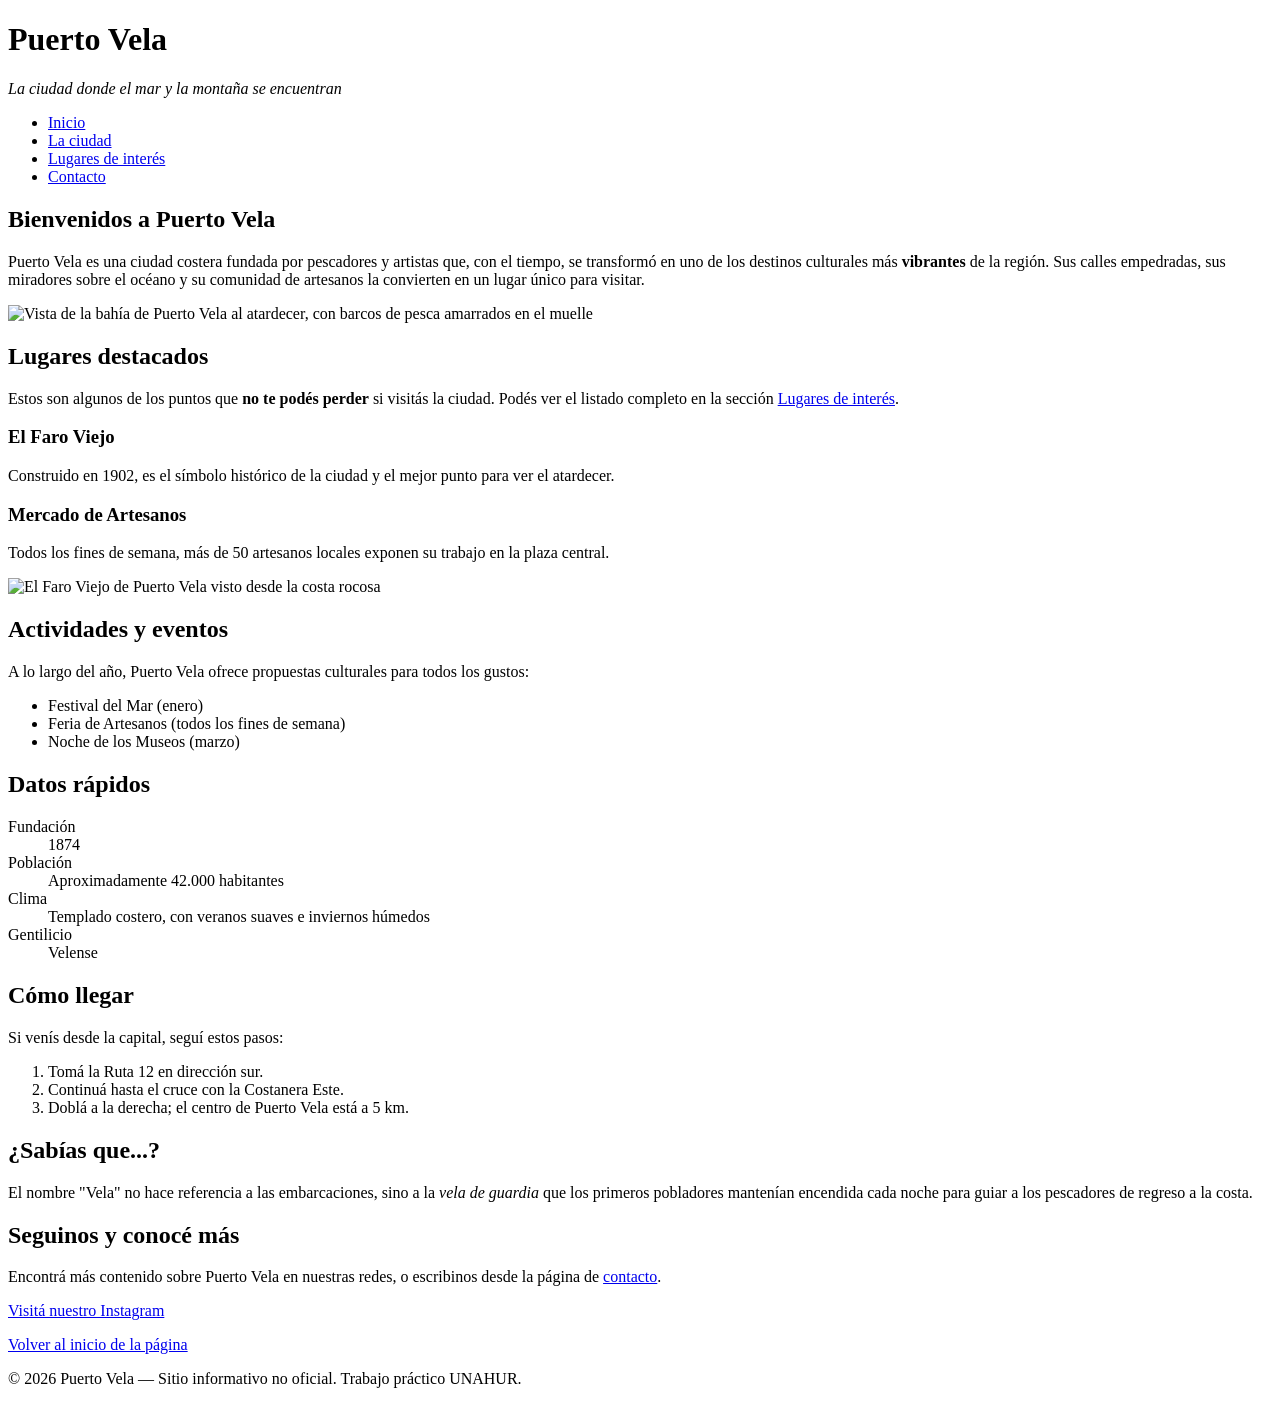
==== index.html @ d345ebc4 "Rename 01 index.html to index.html" ====
<!DOCTYPE html>
<html lang="es">
<head>
    <meta charset="UTF-8">
    <meta name="viewport" content="width=device-width, initial-scale=1.0">
    <title>Puerto Vela — Inicio</title>
</head>
<body>

    <header>
        <h1>Puerto Vela</h1>
        <p><em>La ciudad donde el mar y la montaña se encuentran</em></p>

        <nav>
            <ul>
                <li><a href="index.html">Inicio</a></li>
                <li><a href="ciudad.html">La ciudad</a></li>
                <li><a href="lugares.html">Lugares de interés</a></li>
                <li><a href="contacto.html">Contacto</a></li>
            </ul>
        </nav>
    </header>

    <main>

        <section id="bienvenida">
            <h2>Bienvenidos a Puerto Vela</h2>
            <p>
                Puerto Vela es una ciudad costera fundada por pescadores y artistas
                que, con el tiempo, se transformó en uno de los destinos culturales
                más <strong>vibrantes</strong> de la región. Sus calles empedradas,
                sus miradores sobre el océano y su comunidad de artesanos la
                convierten en un lugar único para visitar.
            </p>

            <img src="https://images.pexels.com/photos/189187/pexels-photo-189187.jpeg?auto=compress&cs=tinysrgb&w=1200"
                 alt="Vista de la bahía de Puerto Vela al atardecer, con barcos de pesca amarrados en el muelle">
        </section>

        <section id="lugares-destacados">
            <h2>Lugares destacados</h2>
            <p>
                Estos son algunos de los puntos que <strong>no te podés perder</strong>
                si visitás la ciudad. Podés ver el listado completo en la sección
                <a href="lugares.html">Lugares de interés</a>.
            </p>

            <article>
                <h3>El Faro Viejo</h3>
                <p>
                    Construido en 1902, es el símbolo histórico de la ciudad y el
                    mejor punto para ver el atardecer.
                </p>
            </article>

            <article>
                <h3>Mercado de Artesanos</h3>
                <p>
                    Todos los fines de semana, más de 50 artesanos locales exponen
                    su trabajo en la plaza central.
                </p>
            </article>

            <img src="https://picsum.photos/seed/puertovela-faro/800/400"
                 alt="El Faro Viejo de Puerto Vela visto desde la costa rocosa">
        </section>

        <section id="agenda">
            <h2>Actividades y eventos</h2>
            <p>A lo largo del año, Puerto Vela ofrece propuestas culturales para todos los gustos:</p>
            <ul>
                <li>Festival del Mar (enero)</li>
                <li>Feria de Artesanos (todos los fines de semana)</li>
                <li>Noche de los Museos (marzo)</li>
            </ul>
        </section>

        <section id="datos-rapidos">
            <h2>Datos rápidos</h2>
            <dl>
                <dt>Fundación</dt>
                <dd>1874</dd>

                <dt>Población</dt>
                <dd>Aproximadamente 42.000 habitantes</dd>

                <dt>Clima</dt>
                <dd>Templado costero, con veranos suaves e inviernos húmedos</dd>

                <dt>Gentilicio</dt>
                <dd>Velense</dd>
            </dl>
        </section>

        <section id="como-llegar">
            <h2>Cómo llegar</h2>
            <p>Si venís desde la capital, seguí estos pasos:</p>
            <ol>
                <li>Tomá la Ruta 12 en dirección sur.</li>
                <li>Continuá hasta el cruce con la Costanera Este.</li>
                <li>Doblá a la derecha; el centro de Puerto Vela está a 5 km.</li>
            </ol>
        </section>

        <aside id="dato-curioso">
            <h2>¿Sabías que...?</h2>
            <p>
                El nombre "Vela" no hace referencia a las embarcaciones, sino a la
                <em>vela de guardia</em> que los primeros pobladores mantenían
                encendida cada noche para guiar a los pescadores de regreso a la costa.
            </p>
        </aside>

        <section id="mas-info">
            <h2>Seguinos y conocé más</h2>
            <p>
                Encontrá más contenido sobre Puerto Vela en nuestras redes, o
                escribinos desde la página de <a href="contacto.html">contacto</a>.
            </p>
            <p>
                <a href="https://www.instagram.com" target="_blank" rel="noopener noreferrer">
                    Visitá nuestro Instagram
                </a>
            </p>
            <p>
                <a href="#bienvenida">Volver al inicio de la página</a>
            </p>
        </section>

    </main>

    <footer>
        <p>&copy; 2026 Puerto Vela — Sitio informativo no oficial. Trabajo práctico UNAHUR.</p>
    </footer>

</body>
</html>
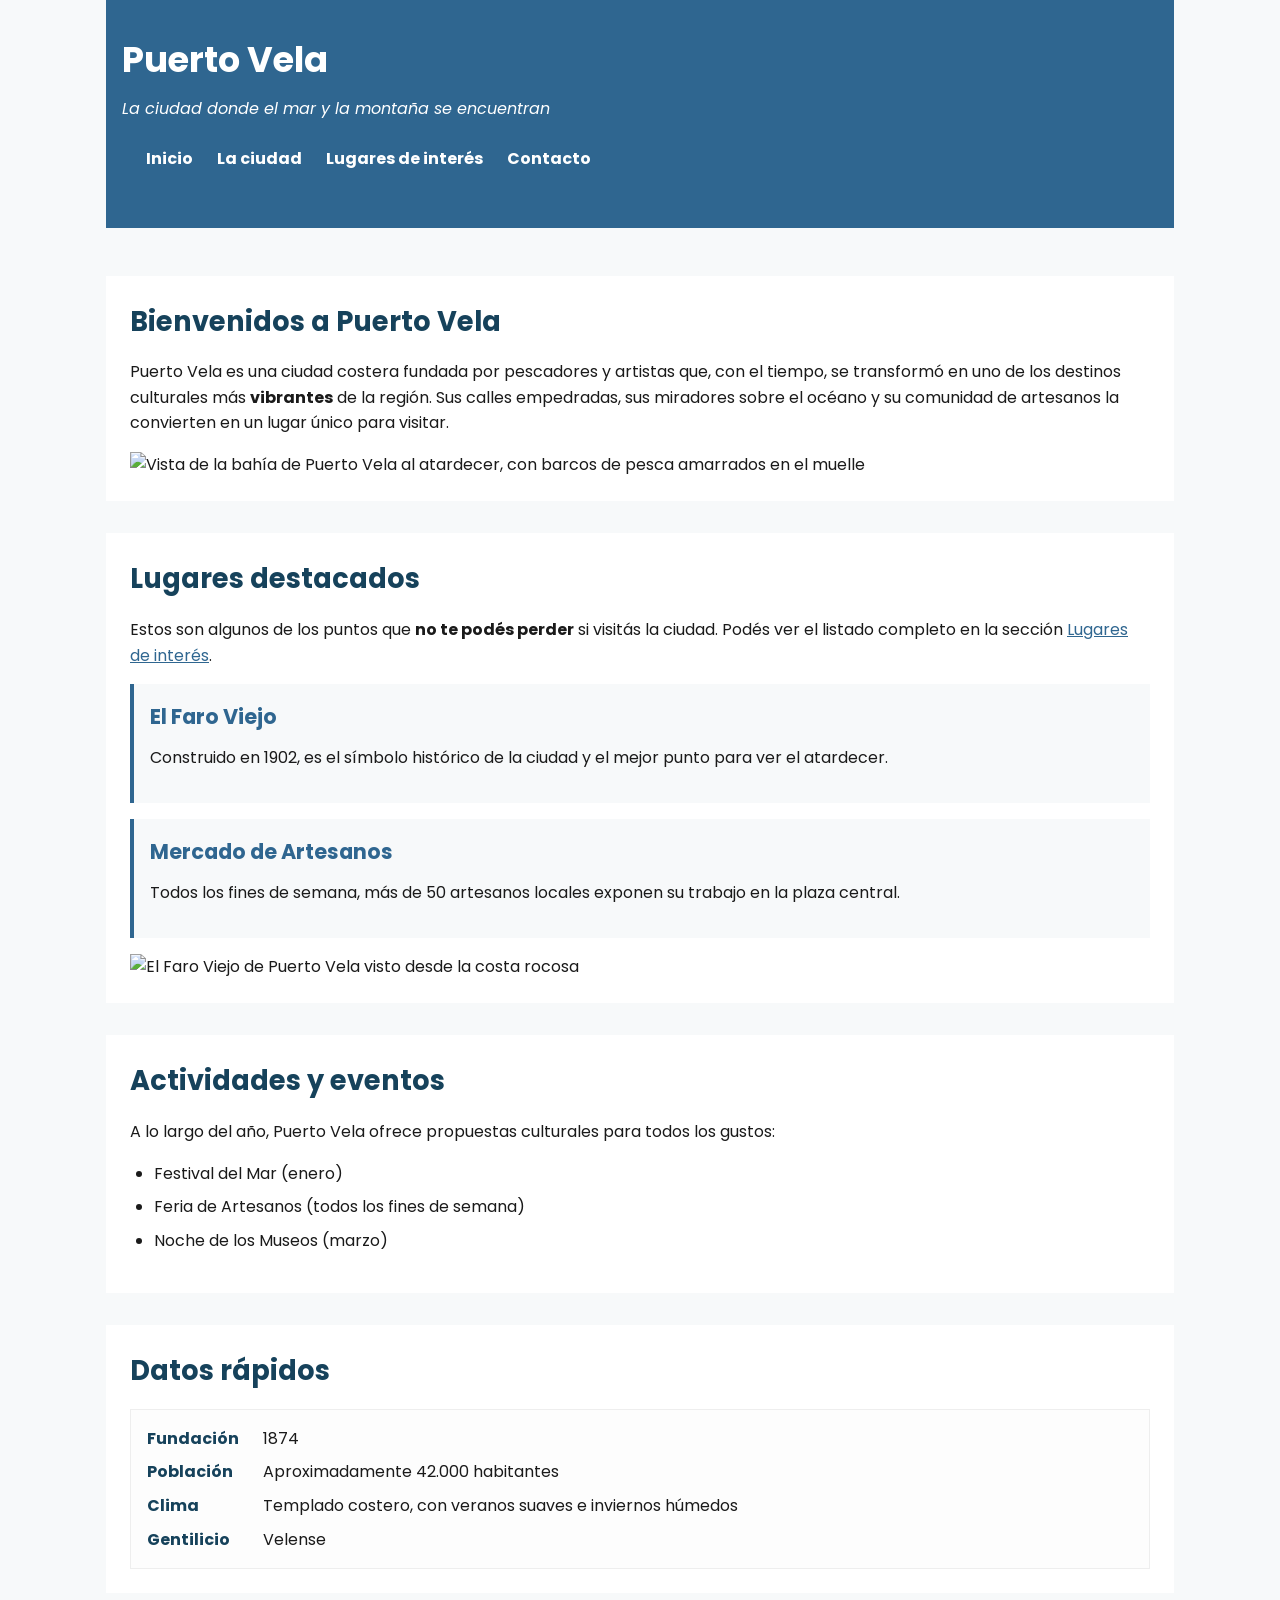
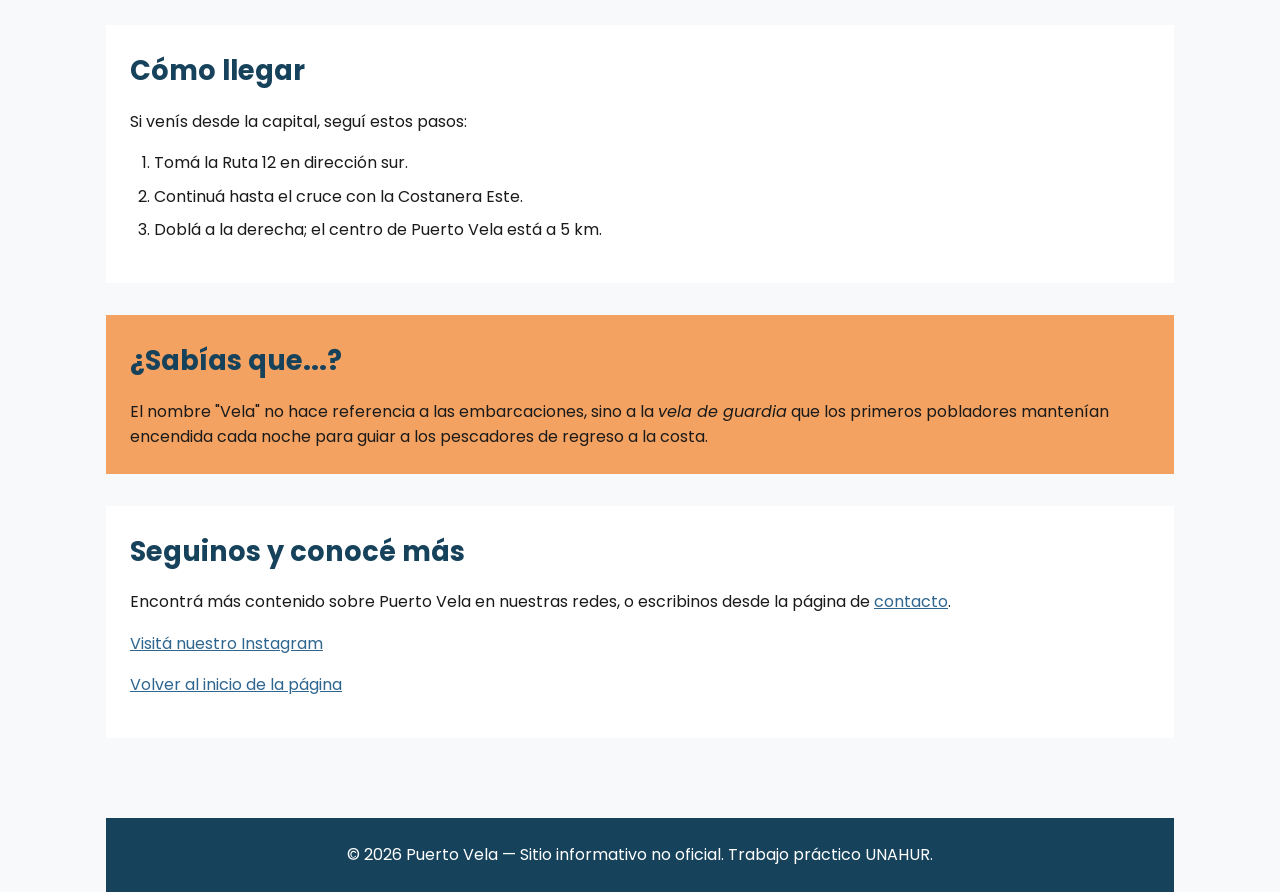
==== commit c24fec8e: "Add Google Fonts and CSS stylesheet links agregue links" ====
--- a/index.html
+++ b/index.html
@@ -4,6 +4,11 @@
     <meta charset="UTF-8">
     <meta name="viewport" content="width=device-width, initial-scale=1.0">
     <title>Puerto Vela — Inicio</title>
+    <link rel="preconnect" href="https://fonts.googleapis.com">
+    <link rel="preconnect" href="https://fonts.gstatic.com" crossorigin>
+    <link href="https://fonts.googleapis.com/css2?family=Poppins:wght@400;600;700;800&display=swap" rel="stylesheet">
+
+    <link rel="stylesheet" href="css/estilos.css">
 </head>
 <body>
 
--- a/css/estilos.css
+++ b/css/estilos.css
@@ -0,0 +1,126 @@
+/* VARIABLES */
+
+    :root {--color-primario: #2F6690;
+        --color-secundario: #16425B;
+        --color-acento: #F4A261;
+        --color-fondo: #F7F9FA;
+        --color-texto: #1A1A1A;
+        --fuente-principal: "Poppins";}
+
+/* RESET */
+   
+    * {box-sizing: border-box;
+        margin: 0;
+        padding: 0;}
+
+/* BODY */
+   
+    body {font-family: var(--fuente-principal), sans-serif;
+        font-size: 16px;
+        line-height: 1.6;
+        
+        background-color: var(--color-fondo);
+        color: var(--color-texto);
+        
+        max-width: 1100px;
+        margin: 0 auto;
+        padding: 0 1rem;}
+
+/* HEADER */
+   
+    header {background-color: var(--color-primario);
+        color: white;
+        padding: 2rem 1rem;
+        margin-bottom: 2rem;}
+    
+    header h1 {margin-bottom: 0.5rem;}
+    header p {margin-bottom: 1.5rem;}
+
+/* NAVEGACIÓN */
+
+    nav ul {list-style: none;
+        display: flex;
+        gap: 1.5rem;}
+    
+    nav a {color: white;
+        text-decoration: none;
+        font-weight: bold;}
+    
+    nav a:hover {color: var(--color-acento);}
+
+/* MAIN */
+   
+   main {padding: 1rem 0;}
+
+/* TÍTULOS */
+
+    h1 {font-size: 2.2rem;}
+    
+    h2 {font-size: 1.7rem;
+        color: var(--color-secundario);
+        margin-bottom: 1rem;}
+
+    h3 {font-size: 1.3rem;
+        color: var(--color-primario);
+        margin-bottom: 0.75rem;}
+
+
+/* SECCIONES */
+
+    section {margin-bottom: 2rem;
+        padding: 1.5rem;
+        background-color: white;}
+    
+    section p {margin-bottom: 1rem;}
+
+/* LISTAS */
+
+    ul,
+    ol {margin-bottom: 1rem;
+        padding-left: 1.5rem;}
+
+    li {margin-bottom: 0.5rem;}
+
+/* ENLACES */
+
+    a {color: var(--color-primario);}
+    
+    a:hover {color: var(--color-acento);}
+
+/* ASIDE */
+
+    aside {margin-bottom: 2rem;
+        padding: 1.5rem;
+        background-color: var(--color-acento);}
+
+/* FOOTER */
+
+    footer {background-color: var(--color-secundario);
+        color: white;
+        padding: 1.5rem;
+        margin-top: 2rem;
+        text-align: center;}
+        
+    footer p {margin: 0;}
+
+    
+    article {
+        background-color: var(--color-fondo);
+        padding: 1rem;
+        margin-bottom: 1rem;
+        border-left: 4px solid var(--color-primario);
+    }
+
+    dl {
+        display: grid;
+        grid-template-columns: max-content 1fr;
+        gap: 0.5rem 1.5rem;
+        padding: 1rem;
+        background-color: #fdfdfd;
+        border: 1px solid #eee;
+    }
+
+    dt {
+        font-weight: bold;
+        color: var(--color-secundario);
+    }
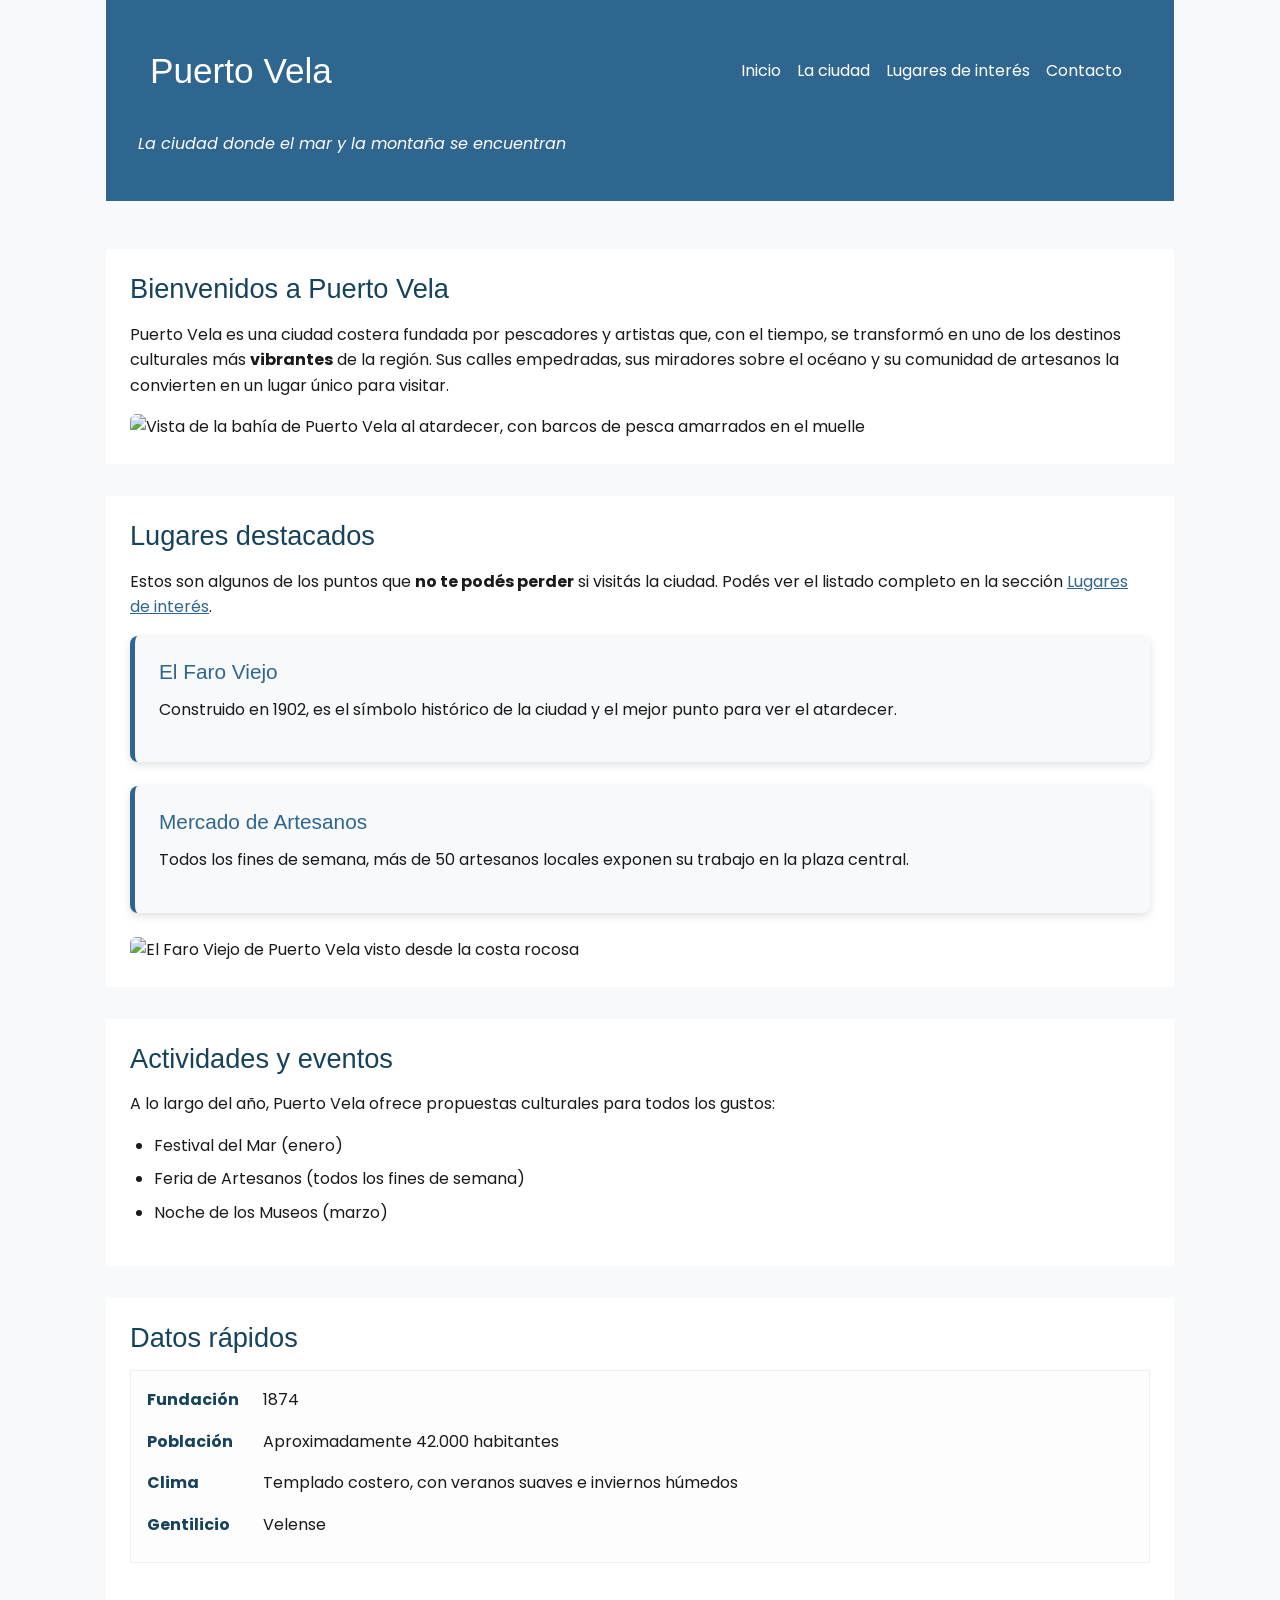
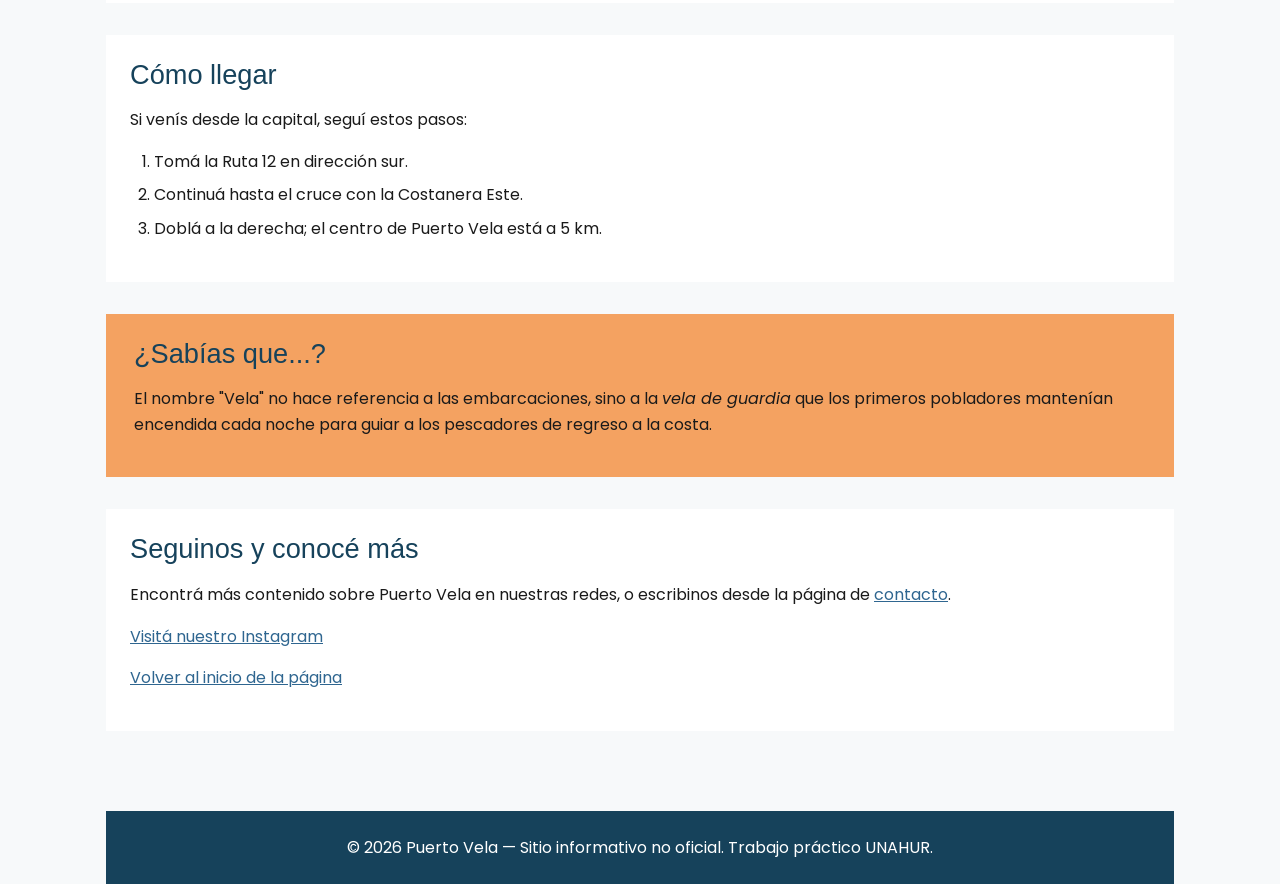
==== commit b90c31b5: "bootstrap.html" ====
--- a/index.html
+++ b/index.html
@@ -7,24 +7,45 @@
     <link rel="preconnect" href="https://fonts.googleapis.com">
     <link rel="preconnect" href="https://fonts.gstatic.com" crossorigin>
     <link href="https://fonts.googleapis.com/css2?family=Poppins:wght@400;600;700;800&display=swap" rel="stylesheet">
-
+     <!-- Bootstrap CSS -->
+    <link href="https://cdn.jsdelivr.net/npm/bootstrap@5.3.3/dist/css/bootstrap.min.css" rel="stylesheet">
     <link rel="stylesheet" href="css/estilos.css">
 </head>
 <body>
+    <header>
+    <nav class="navbar navbar-expand-lg navbar-dark navbar-puerto-vela">
+        <div class="container-fluid">
 
-    <header>
-        <h1>Puerto Vela</h1>
-        <p><em>La ciudad donde el mar y la montaña se encuentran</em></p>
+            <!-- Nombre de la ciudad -->
+            <a class="navbar-brand" href="index.html"><h1>Puerto Vela</h1></a>
 
-        <nav>
-            <ul>
-                <li><a href="index.html">Inicio</a></li>
-                <li><a href="ciudad.html">La ciudad</a></li>
-                <li><a href="lugares.html">Lugares de interés</a></li>
-                <li><a href="contacto.html">Contacto</a></li>
-            </ul>
-        </nav>
-    </header>
+            <!-- Botón hamburguesa para celulares -->
+            <button
+                class="navbar-toggler"
+                type="button"
+                data-bs-toggle="collapse"
+                data-bs-target="#menuPrincipal"
+                aria-controls="menuPrincipal"
+                aria-expanded="false"
+                aria-label="Abrir menú de navegación">
+                <span class="navbar-toggler-icon"></span>
+            </button>
+
+            <!-- Enlaces de navegación -->
+            <div class="collapse navbar-collapse" id="menuPrincipal">
+                
+                <ul class="navbar-nav ms-auto mb-2 mb-lg-0">
+                    <li class="nav-item"><a class="nav-link" href="index.html">Inicio</a></li>
+                    <li class="nav-item"><a class="nav-link" href="ciudad.html">La ciudad</a></li>
+                    <li class="nav-item"><a class="nav-link" href="lugares.html">Lugares de interés</a></li>
+                    <li class="nav-item"><a class="nav-link" href="contacto.html">Contacto</a></li>
+                </ul>
+            </div>
+        </div>
+    </nav>
+
+    <p class="lema-ciudad"><em>La ciudad donde el mar y la montaña se encuentran</em></p>
+</header>
 
     <main>
 
@@ -137,6 +158,7 @@
     <footer>
         <p>&copy; 2026 Puerto Vela — Sitio informativo no oficial. Trabajo práctico UNAHUR.</p>
     </footer>
-
+ <!-- Bootstrap JavaScript -->
+     <script src="https://cdn.jsdelivr.net/npm/bootstrap@5.3.3/dist/js/bootstrap.bundle.min.js"></script>
 </body>
 </html>
--- a/css/estilos.css
+++ b/css/estilos.css
@@ -37,16 +37,34 @@
     header p {margin-bottom: 1.5rem;}
 
 /* NAVEGACIÓN */
+/* BOOTSTRAP */
 
-    nav ul {list-style: none;
-        display: flex;
-        gap: 1.5rem;}
-    
-    nav a {color: white;
-        text-decoration: none;
-        font-weight: bold;}
-    
-    nav a:hover {color: var(--color-acento);}
+.navbar-puerto-vela {
+    background-color: var(--color-primario);
+    padding: 0.8rem 1rem;}
+
+/* Nombre de la ciudad */
+.navbar-puerto-vela .navbar-brand {
+    color: white;
+    font-weight: bold;
+    font-size: 1.4rem;}
+
+/* Enlaces del menú */
+.navbar-puerto-vela .nav-link {
+    color: white;
+    padding: 0.5rem 1rem;
+    border-radius: 6px;}
+
+/* Efecto al pasar el mouse */
+.navbar-puerto-vela .nav-link:hover {
+    color: var(--color-secundario);
+    background-color: var(--color-acento);}
+
+/* Lema de la ciudad */
+.lema-ciudad {
+    color: white;
+    padding: 0.8rem 1rem;
+    margin-bottom: 0;}
 
 /* MAIN */
    
@@ -106,9 +124,21 @@
     
     article {
         background-color: var(--color-fondo);
-        padding: 1rem;
+        padding: 1.5rem;
+        margin-bottom: 1.5rem;
+        border-left: 5px solid var(--color-primario);
+        border-radius: 8px;
+        box-shadow: 0 3px 8px rgba(0, 0, 0, 0.12);
+    }
+    
+    article img {
+        width: 100%;
         margin-bottom: 1rem;
-        border-left: 4px solid var(--color-primario);
+        border-radius: 6px;
+    }
+
+    article:hover {
+        transform: translateY(-4px);
     }
 
     dl {
@@ -123,4 +153,25 @@
     dt {
         font-weight: bold;
         color: var(--color-secundario);
-    }+    }
+/* IMÁGENES (index.html) */
+
+    img {
+        max-width: 100%;
+        height: auto;
+        border-radius: 6px;
+        display: block;
+    }
+
+/* DATOS RÁPIDOS (index.html) */
+
+    dd {
+        color: var(--color-texto);
+        margin-bottom: 0.5rem;
+    }
+
+/* DESTACADOS PUNTUALES (index.html) */
+
+    #dato-curioso {
+        border-left: 4px solid var(--color-acento);
+    }
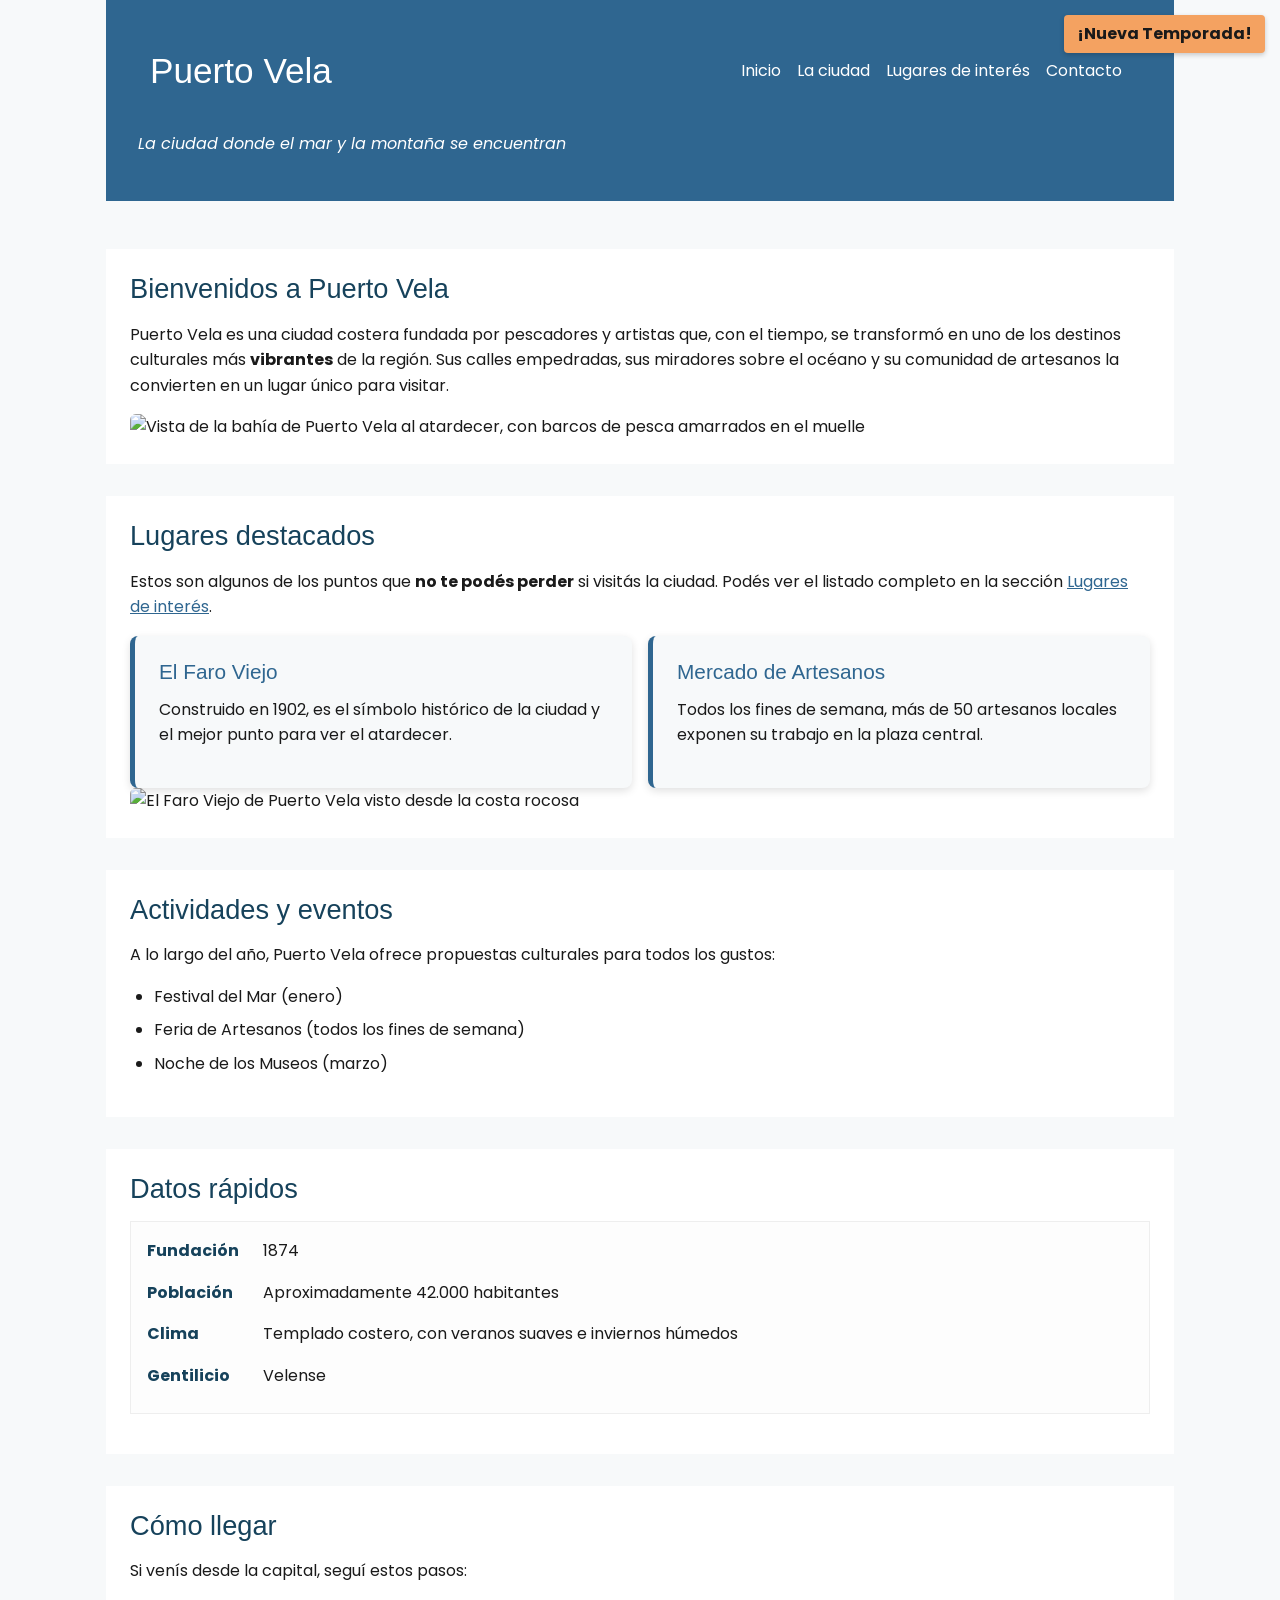
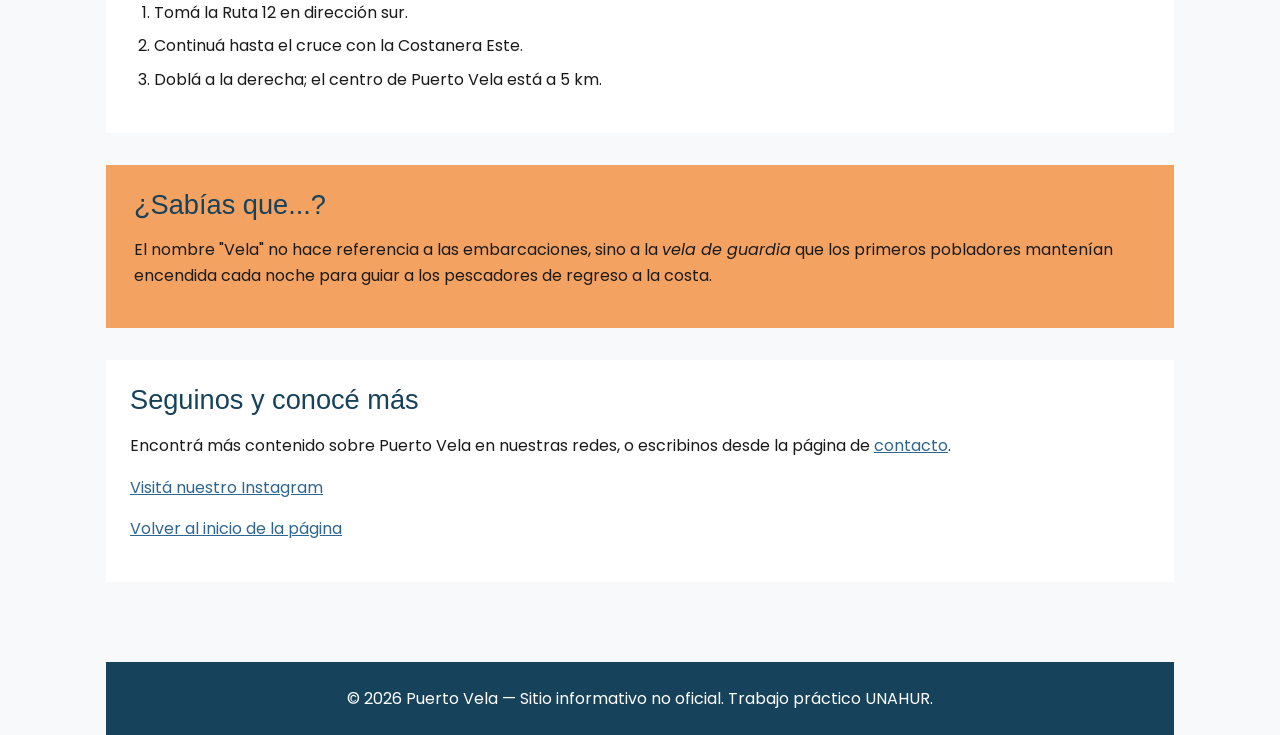
==== commit ea2d0515: "feat: integro estilos de posicionamiento y personalizacion de Bootstrap" ====
--- a/index.html
+++ b/index.html
@@ -50,6 +50,7 @@
     <main>
 
         <section id="bienvenida">
+            <span class="etiqueta-novedad">¡Nueva Temporada!</span>
             <h2>Bienvenidos a Puerto Vela</h2>
             <p>
                 Puerto Vela es una ciudad costera fundada por pescadores y artistas
@@ -70,7 +71,7 @@
                 si visitás la ciudad. Podés ver el listado completo en la sección
                 <a href="lugares.html">Lugares de interés</a>.
             </p>
-
+           <div class="tarjetas">
             <article>
                 <h3>El Faro Viejo</h3>
                 <p>
@@ -86,7 +87,7 @@
                     su trabajo en la plaza central.
                 </p>
             </article>
-
+           </div>
             <img src="https://picsum.photos/seed/puertovela-faro/800/400"
                  alt="El Faro Viejo de Puerto Vela visto desde la costa rocosa">
         </section>
--- a/css/estilos.css
+++ b/css/estilos.css
@@ -175,3 +175,52 @@
     #dato-curioso {
         border-left: 4px solid var(--color-acento);
     }
+/* FLEXBOX: tarjetas de lugares destacados (index.html) */
+
+    .tarjetas {
+        display: flex;
+        flex-wrap: wrap;
+        gap: 1rem;
+    }
+
+    .tarjetas article {
+        flex: 1 1 250px;
+        margin-bottom: 0;
+    }
+
+
+.contenedor-banner {
+    position: relative;
+}
+
+.etiqueta-novedad {
+    position: absolute;
+    top: 15px;
+    right: 15px;
+    background-color: var(--color-acento);
+    color: var(--color-texto);
+    padding: 0.4rem 0.8rem;
+    font-weight: bold;
+    border-radius: 4px;
+    box-shadow: 0 2px 5px rgba(0,0,0,0.2);
+    z-index: 10;
+}
+
+.card {
+    border: 2px solid var(--color-primario); 
+    transition: transform 0.3s ease;
+}
+
+.card:hover {
+    transform: translateY(-5px); 
+}
+
+.btn-primary {
+    background-color: var(--color-primario) !important;
+    border-color: var(--color-secundario) !important;
+}
+
+.btn-primary:hover {
+    background-color: var(--color-acento) !important;
+    color: var(--color-texto) !important;
+}
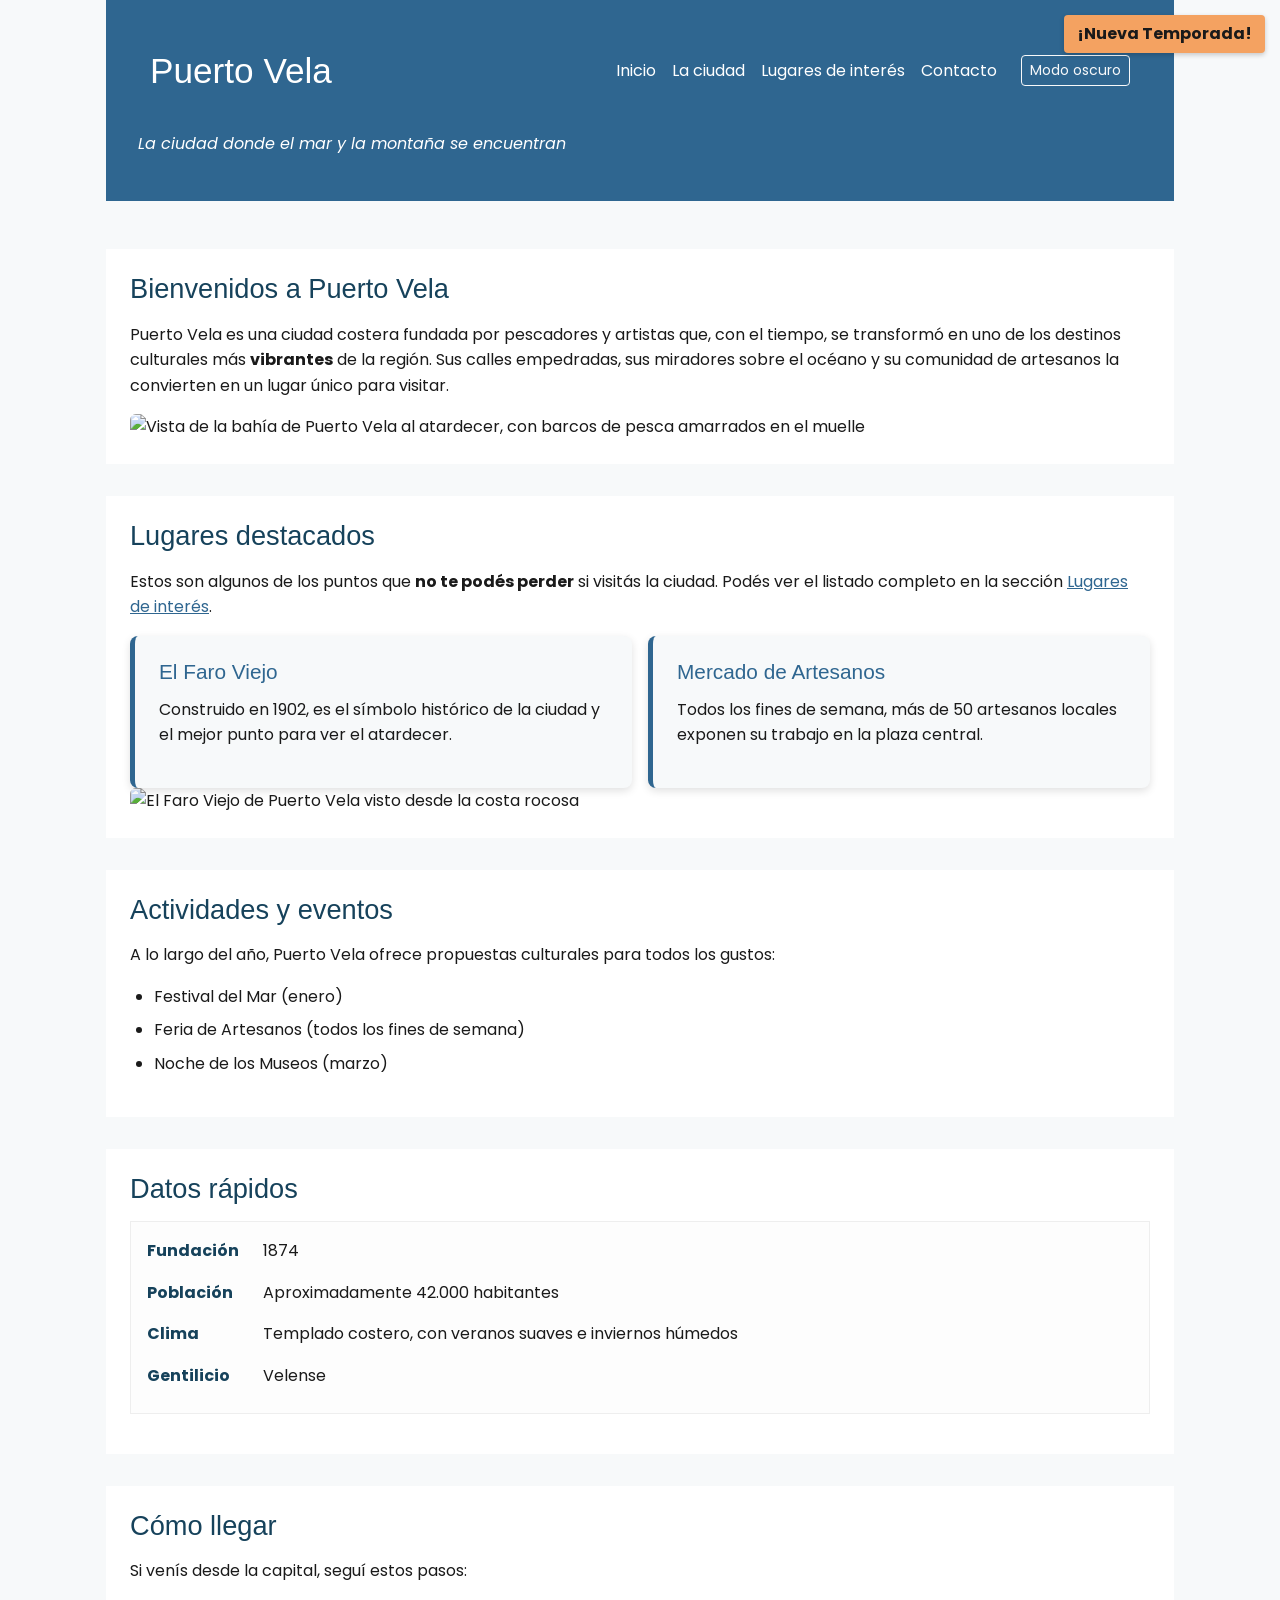
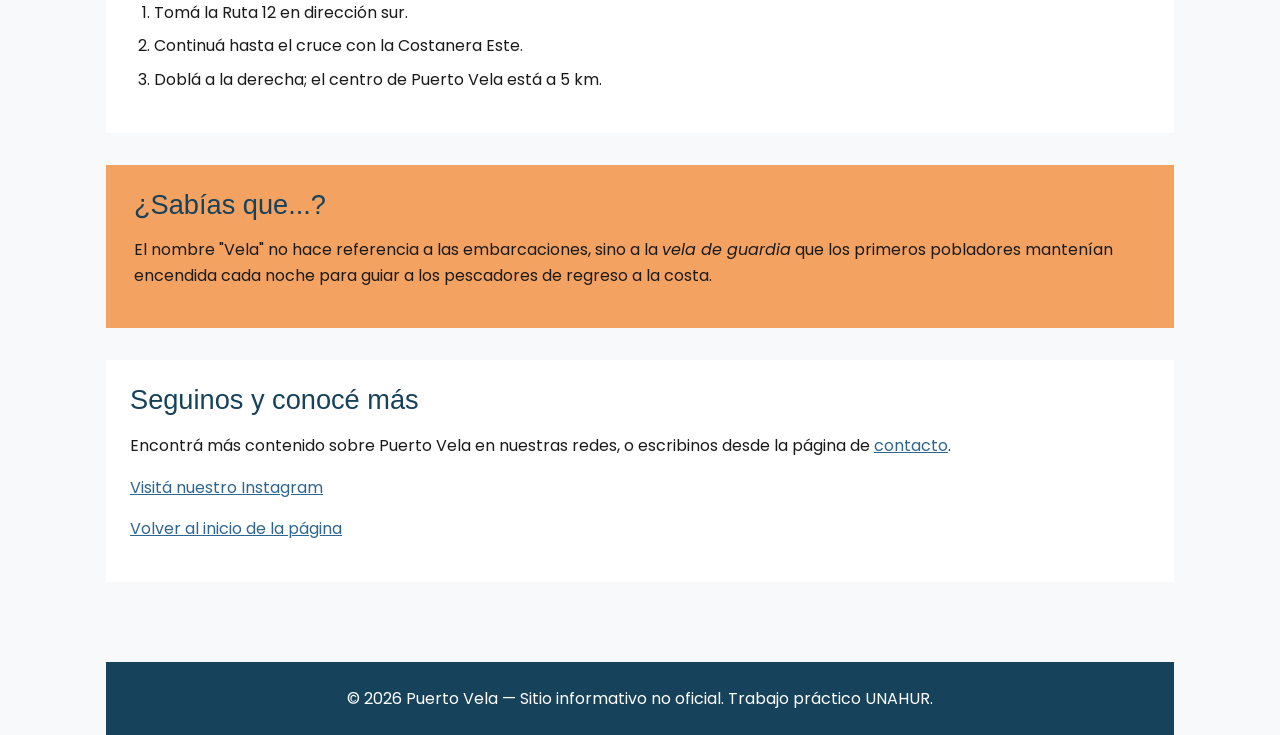
==== commit 1b1287e0: "feat: agrego boton de modo oscuro en la barra de navegacion" ====
--- a/index.html
+++ b/index.html
@@ -39,6 +39,11 @@
                     <li class="nav-item"><a class="nav-link" href="ciudad.html">La ciudad</a></li>
                     <li class="nav-item"><a class="nav-link" href="lugares.html">Lugares de interés</a></li>
                     <li class="nav-item"><a class="nav-link" href="contacto.html">Contacto</a></li>
+                    <li class="nav-item d-flex align-items-center ms-lg-3">
+                        <button id="btn-modo-oscuro" class="btn btn-outline-light btn-sm" type="button" aria-label="Cambiar entre modo claro y oscuro">
+                        Modo oscuro
+                        </button>
+                    </li>
                 </ul>
             </div>
         </div>
